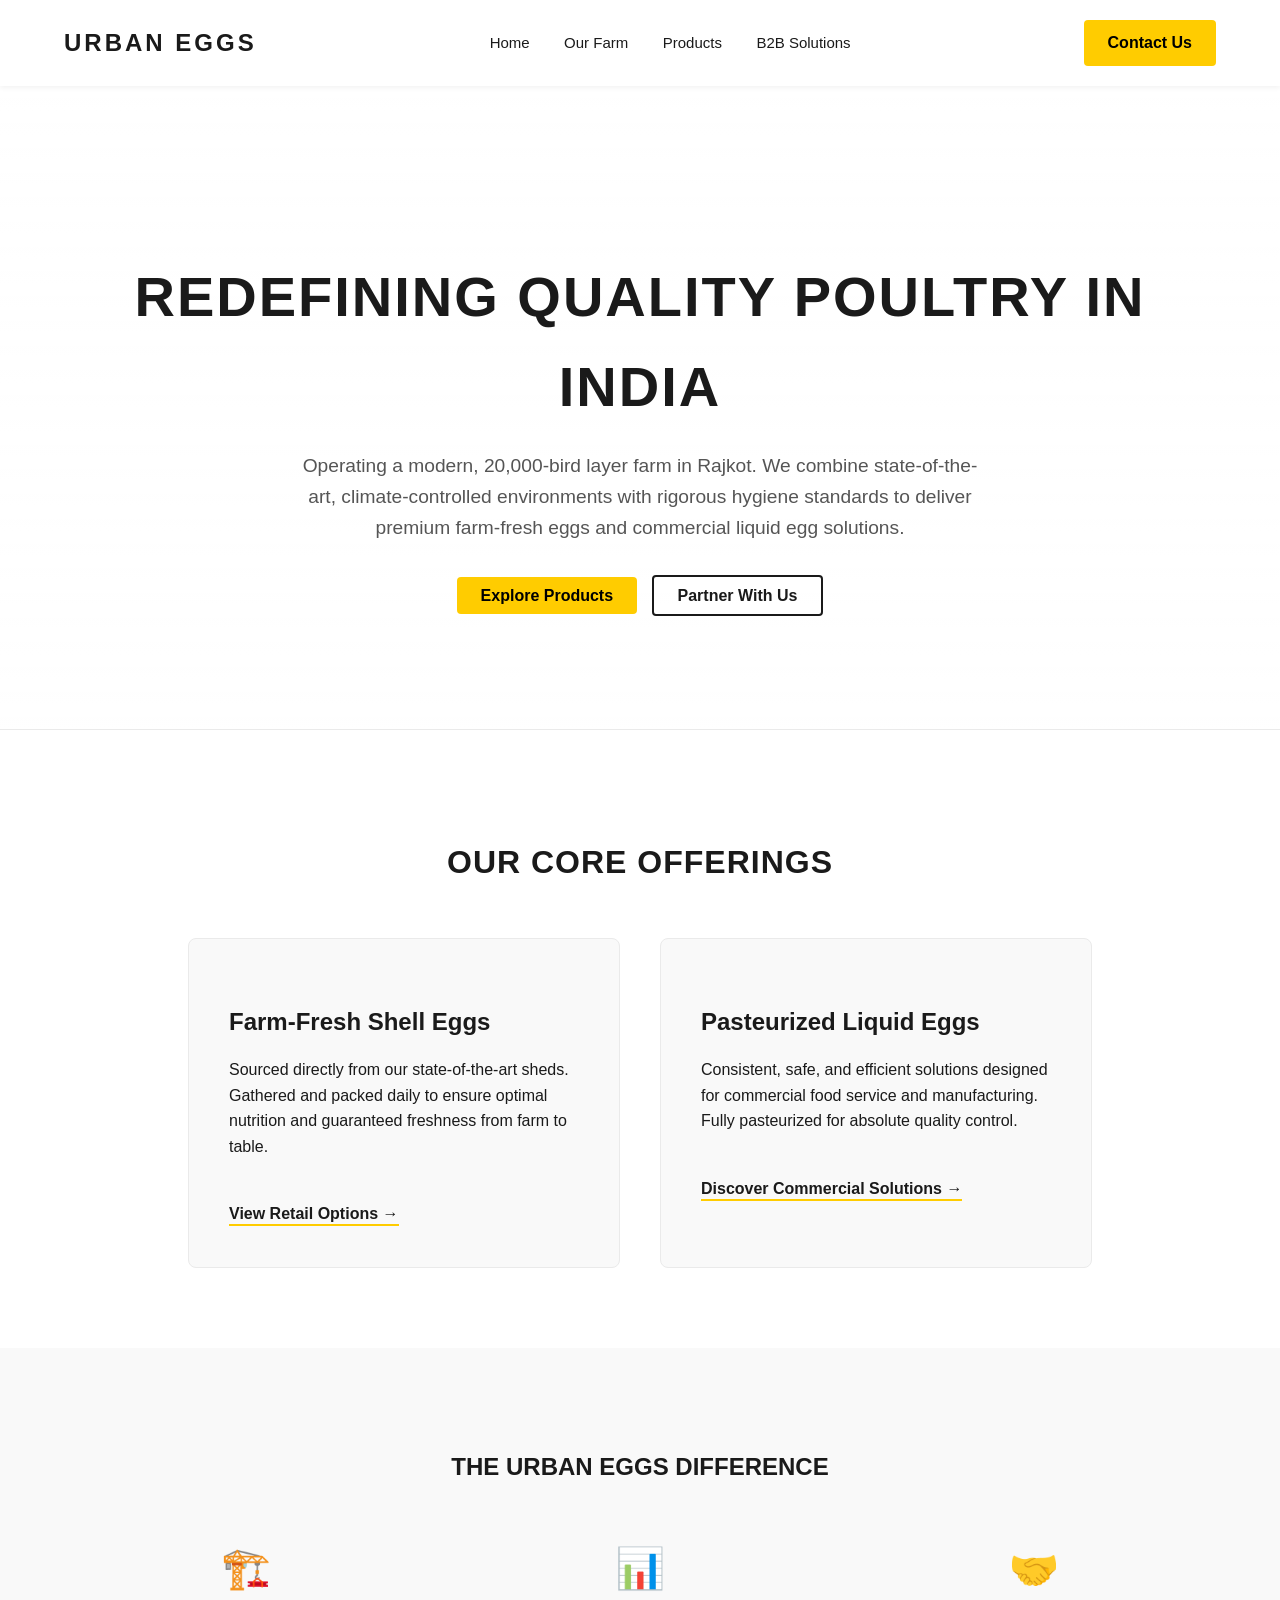
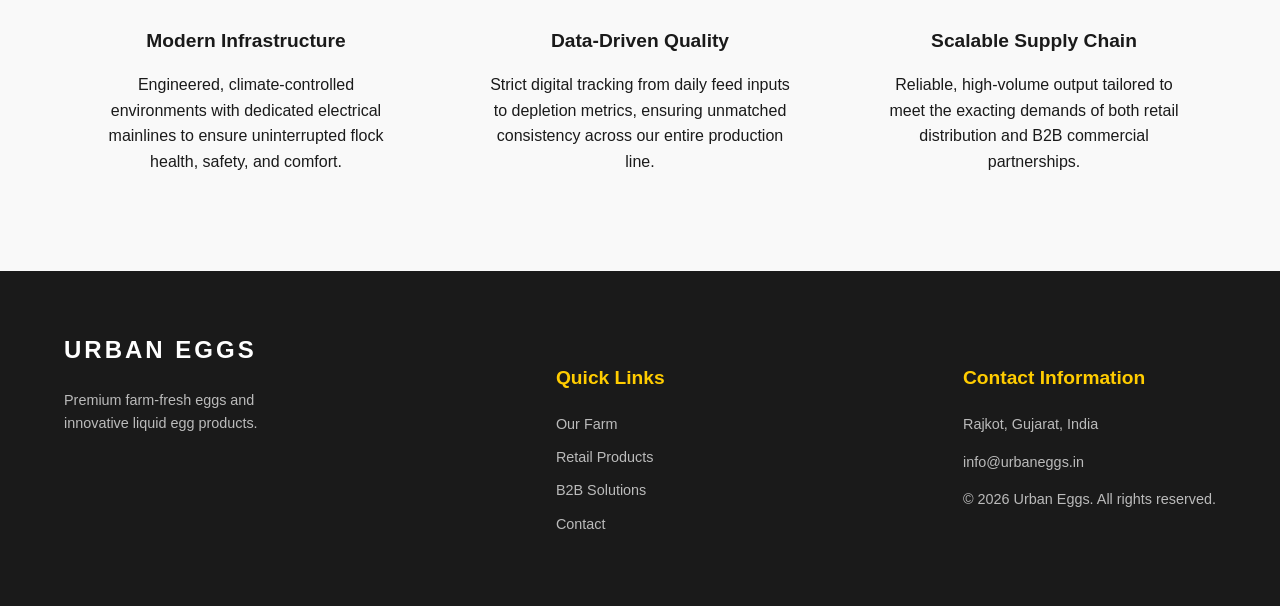
==== index.html @ eb89281b "Create index.html" ====
<!DOCTYPE html>
<html lang="en">
<head>
    <meta charset="UTF-8">
    <meta name="viewport" content="width=device-width, initial-scale=1.0">
    <title>Urban Eggs | Premium Layer Poultry Farm</title>
    <style>
        /* Global Styles */
        :root {
            --primary-yellow: #FFCC00;
            --text-dark: #1a1a1a;
            --text-light: #555555;
            --bg-gray: #f9f9f9;
        }
        body {
            font-family: 'Optima', 'Segoe UI', Tahoma, Geneva, Verdana, sans-serif;
            margin: 0;
            padding: 0;
            color: var(--text-dark);
            line-height: 1.6;
        }
        a {
            text-decoration: none;
            color: inherit;
        }

        /* Navigation */
        header {
            display: flex;
            justify-content: space-between;
            align-items: center;
            padding: 20px 5vw;
            background-color: #ffffff;
            box-shadow: 0 2px 5px rgba(0,0,0,0.05);
            position: sticky;
            top: 0;
            z-index: 100;
        }
        .logo {
            font-size: 24px;
            font-weight: bold;
            letter-spacing: 3px;
            text-transform: uppercase;
        }
        .nav-links a {
            margin: 0 15px;
            font-size: 15px;
            transition: color 0.3s;
        }
        .nav-links a:hover {
            color: var(--primary-yellow);
        }
        .btn-primary {
            background-color: var(--primary-yellow);
            padding: 10px 24px;
            border-radius: 4px;
            font-weight: bold;
            color: #000;
            transition: background 0.3s;
        }
        .btn-primary:hover {
            background-color: #e6b800;
        }
        .btn-secondary {
            background-color: transparent;
            border: 2px solid var(--text-dark);
            padding: 10px 24px;
            border-radius: 4px;
            font-weight: bold;
            margin-left: 10px;
        }

        /* Hero Section */
        .hero {
            /* Replace the URL below with an image of your sheds or eggs */
            background: linear-gradient(rgba(255, 255, 255, 0.8), rgba(255, 255, 255, 0.9)), url('hero-bg.jpg') center/cover;
            padding: 120px 5vw;
            text-align: center;
            border-bottom: 1px solid #eaeaea;
        }
        .hero h1 {
            font-size: 3.5rem;
            margin-bottom: 20px;
            letter-spacing: 2px;
            text-transform: uppercase;
        }
        .hero p {
            font-size: 1.2rem;
            color: var(--text-light);
            max-width: 700px;
            margin: 0 auto 40px auto;
        }

        /* Core Products Section */
        .products {
            padding: 80px 5vw;
            background-color: #ffffff;
            text-align: center;
        }
        .products h2 {
            font-size: 2rem;
            margin-bottom: 50px;
            letter-spacing: 1px;
        }
        .product-grid {
            display: flex;
            justify-content: center;
            gap: 40px;
            flex-wrap: wrap;
        }
        .product-card {
            background: var(--bg-gray);
            border: 1px solid #eaeaea;
            padding: 40px;
            border-radius: 8px;
            width: 350px;
            text-align: left;
        }
        .product-card h3 {
            font-size: 1.5rem;
            margin-bottom: 15px;
        }
        .product-card a {
            font-weight: bold;
            border-bottom: 2px solid var(--primary-yellow);
            padding-bottom: 2px;
        }

        /* The Difference Section */
        .difference {
            padding: 80px 5vw;
            background-color: var(--bg-gray);
            text-align: center;
        }
        .features-grid {
            display: flex;
            justify-content: space-around;
            margin-top: 50px;
            flex-wrap: wrap;
            gap: 30px;
        }
        .feature {
            max-width: 300px;
        }
        .feature-icon {
            font-size: 40px;
            margin-bottom: 20px;
        }
        .feature h4 {
            font-size: 1.2rem;
            margin-bottom: 10px;
        }
        
        /* Footer */
        footer {
            background-color: var(--text-dark);
            color: #ffffff;
            padding: 60px 5vw;
            display: flex;
            justify-content: space-between;
            flex-wrap: wrap;
            gap: 40px;
        }
        .footer-col h5 {
            font-size: 1.2rem;
            margin-bottom: 20px;
            color: var(--primary-yellow);
        }
        .footer-col p, .footer-col a {
            color: #bbbbbb;
            font-size: 0.9rem;
            margin-bottom: 10px;
            display: block;
        }
    </style>
</head>
<body>

    <!-- Header Navigation -->
    <header>
        <div class="logo">URBAN EGGS</div>
        <nav class="nav-links">
            <a href="#">Home</a>
            <a href="#">Our Farm</a>
            <a href="#">Products</a>
            <a href="#">B2B Solutions</a>
        </nav>
        <a href="#" class="btn-primary">Contact Us</a>
    </header>

    <!-- Hero Section -->
    <section class="hero">
        <h1>Redefining Quality Poultry in India</h1>
        <p>Operating a modern, 20,000-bird layer farm in Rajkot. We combine state-of-the-art, climate-controlled environments with rigorous hygiene standards to deliver premium farm-fresh eggs and commercial liquid egg solutions.</p>
        <div>
            <a href="#" class="btn-primary">Explore Products</a>
            <a href="#" class="btn-secondary">Partner With Us</a>
        </div>
    </section>

    <!-- Core Offerings Section -->
    <section class="products">
        <h2>OUR CORE OFFERINGS</h2>
        <div class="product-grid">
            <div class="product-card">
                <h3>Farm-Fresh Shell Eggs</h3>
                <p>Sourced directly from our state-of-the-art sheds. Gathered and packed daily to ensure optimal nutrition and guaranteed freshness from farm to table.</p>
                <br>
                <a href="#">View Retail Options &rarr;</a>
            </div>
            <div class="product-card">
                <h3>Pasteurized Liquid Eggs</h3>
                <p>Consistent, safe, and efficient solutions designed for commercial food service and manufacturing. Fully pasteurized for absolute quality control.</p>
                <br>
                <a href="#">Discover Commercial Solutions &rarr;</a>
            </div>
        </div>
    </section>

    <!-- The Difference Section -->
    <section class="difference">
        <h2>THE URBAN EGGS DIFFERENCE</h2>
        <div class="features-grid">
            <div class="feature">
                <div class="feature-icon">🏗️</div>
                <h4>Modern Infrastructure</h4>
                <p>Engineered, climate-controlled environments with dedicated electrical mainlines to ensure uninterrupted flock health, safety, and comfort.</p>
            </div>
            <div class="feature">
                <div class="feature-icon">📊</div>
                <h4>Data-Driven Quality</h4>
                <p>Strict digital tracking from daily feed inputs to depletion metrics, ensuring unmatched consistency across our entire production line.</p>
            </div>
            <div class="feature">
                <div class="feature-icon">🤝</div>
                <h4>Scalable Supply Chain</h4>
                <p>Reliable, high-volume output tailored to meet the exacting demands of both retail distribution and B2B commercial partnerships.</p>
            </div>
        </div>
    </section>

    <!-- Footer -->
    <footer>
        <div class="footer-col">
            <div class="logo" style="color: #fff; margin-bottom: 20px;">URBAN EGGS</div>
            <p>Premium farm-fresh eggs and<br>innovative liquid egg products.</p>
        </div>
        <div class="footer-col">
            <h5>Quick Links</h5>
            <a href="#">Our Farm</a>
            <a href="#">Retail Products</a>
            <a href="#">B2B Solutions</a>
            <a href="#">Contact</a>
        </div>
        <div class="footer-col">
            <h5>Contact Information</h5>
            <p>Rajkot, Gujarat, India</p>
            <p>info@urbaneggs.in</p>
            <p>&copy; 2026 Urban Eggs. All rights reserved.</p>
        </div>
    </footer>

</body>
</html>
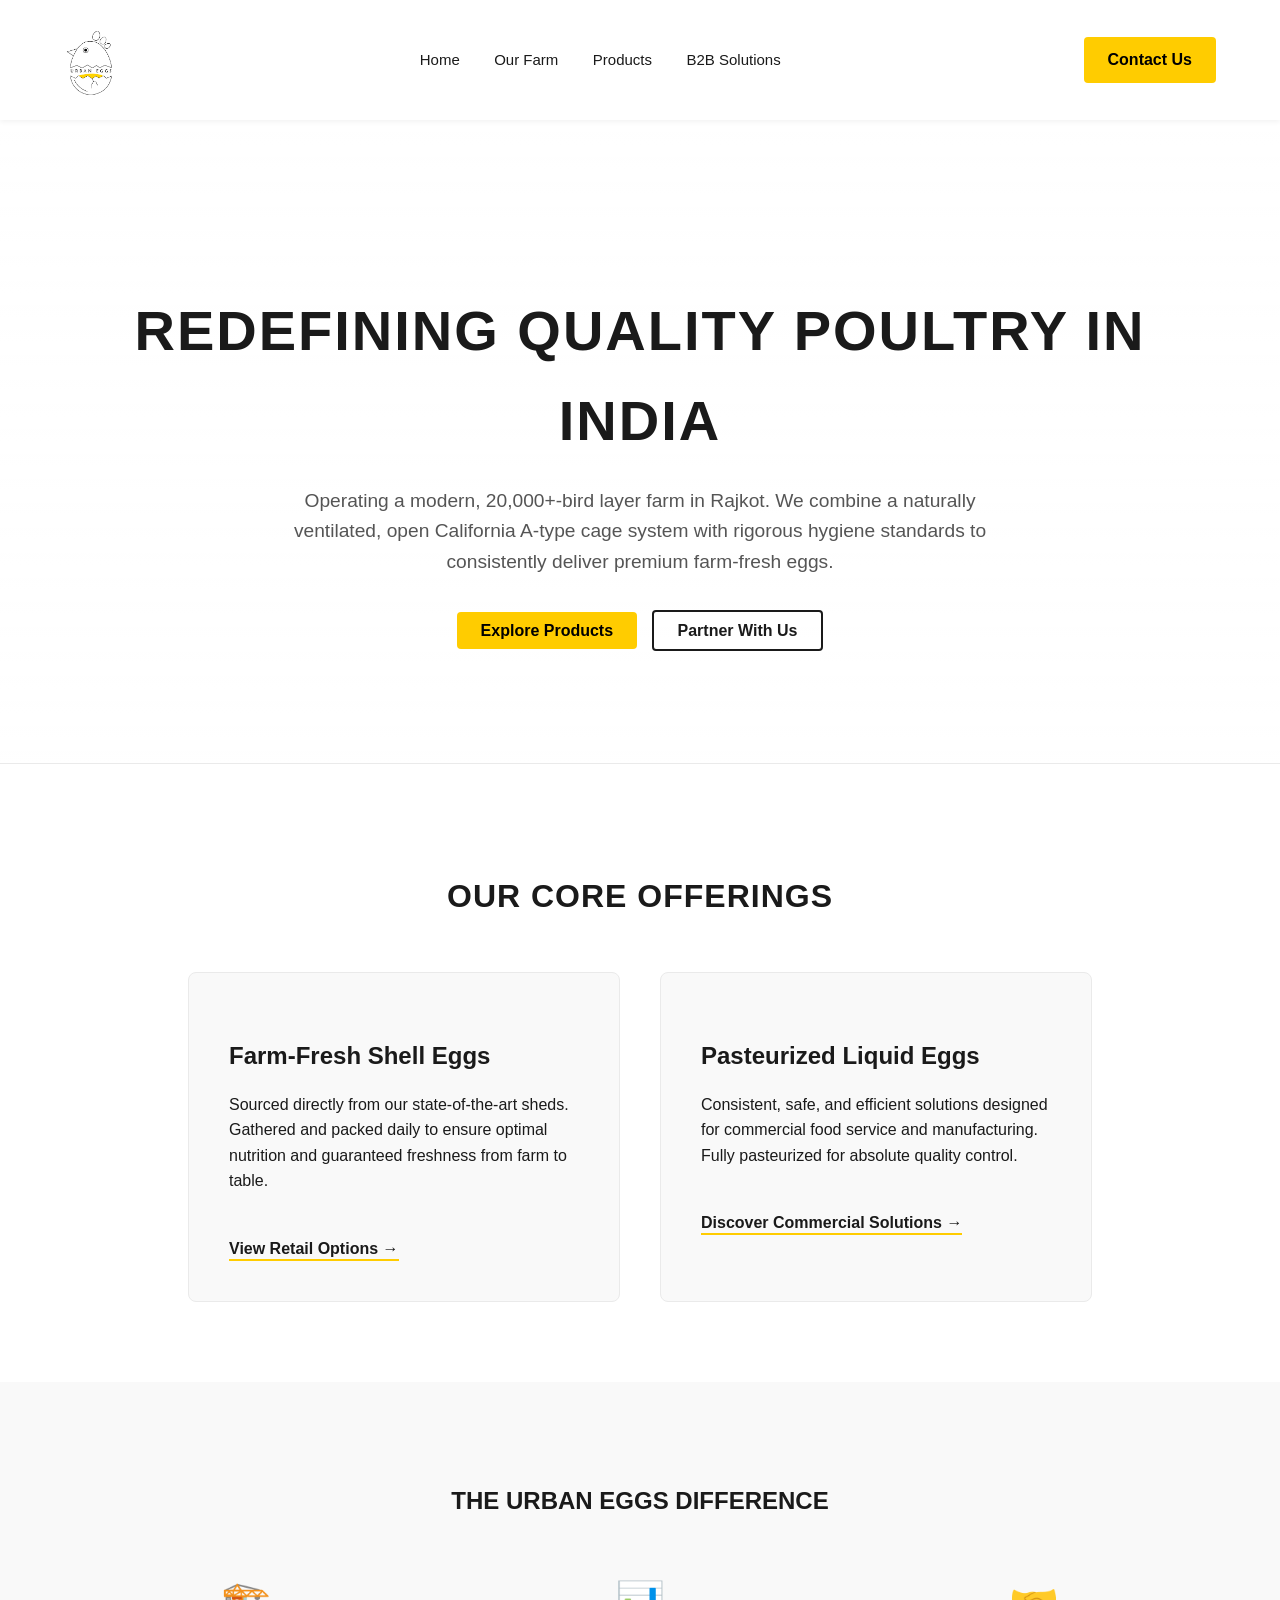
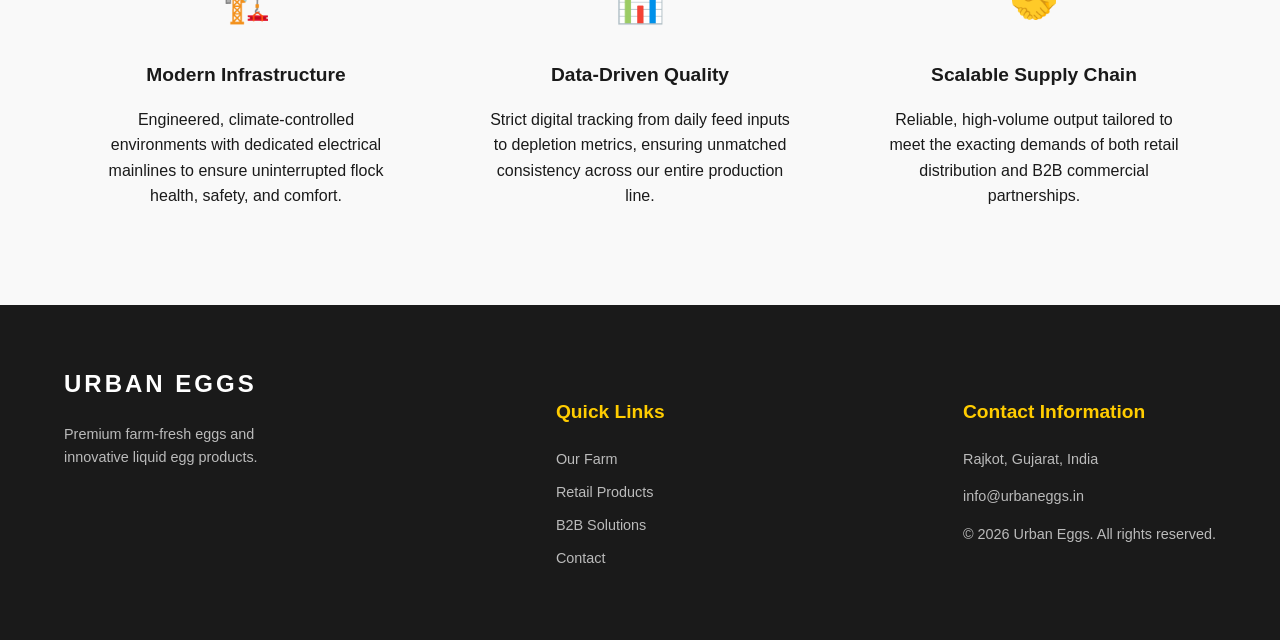
==== commit ecfccbf0: "Update index.html" ====
--- a/index.html
+++ b/index.html
@@ -178,7 +178,7 @@
 
     <!-- Header Navigation -->
     <header>
-        <div class="logo">URBAN EGGS</div>
+        <img src="Final Logo.jpeg" alt="Urban Eggs" style="height: 80px;">
         <nav class="nav-links">
             <a href="#">Home</a>
             <a href="#">Our Farm</a>
@@ -191,7 +191,7 @@
     <!-- Hero Section -->
     <section class="hero">
         <h1>Redefining Quality Poultry in India</h1>
-        <p>Operating a modern, 20,000-bird layer farm in Rajkot. We combine state-of-the-art, climate-controlled environments with rigorous hygiene standards to deliver premium farm-fresh eggs and commercial liquid egg solutions.</p>
+        <p>Operating a modern, 20,000+-bird layer farm in Rajkot. We combine a naturally ventilated, open California A-type cage system with rigorous hygiene standards to consistently deliver premium farm-fresh eggs.</p>
         <div>
             <a href="#" class="btn-primary">Explore Products</a>
             <a href="#" class="btn-secondary">Partner With Us</a>
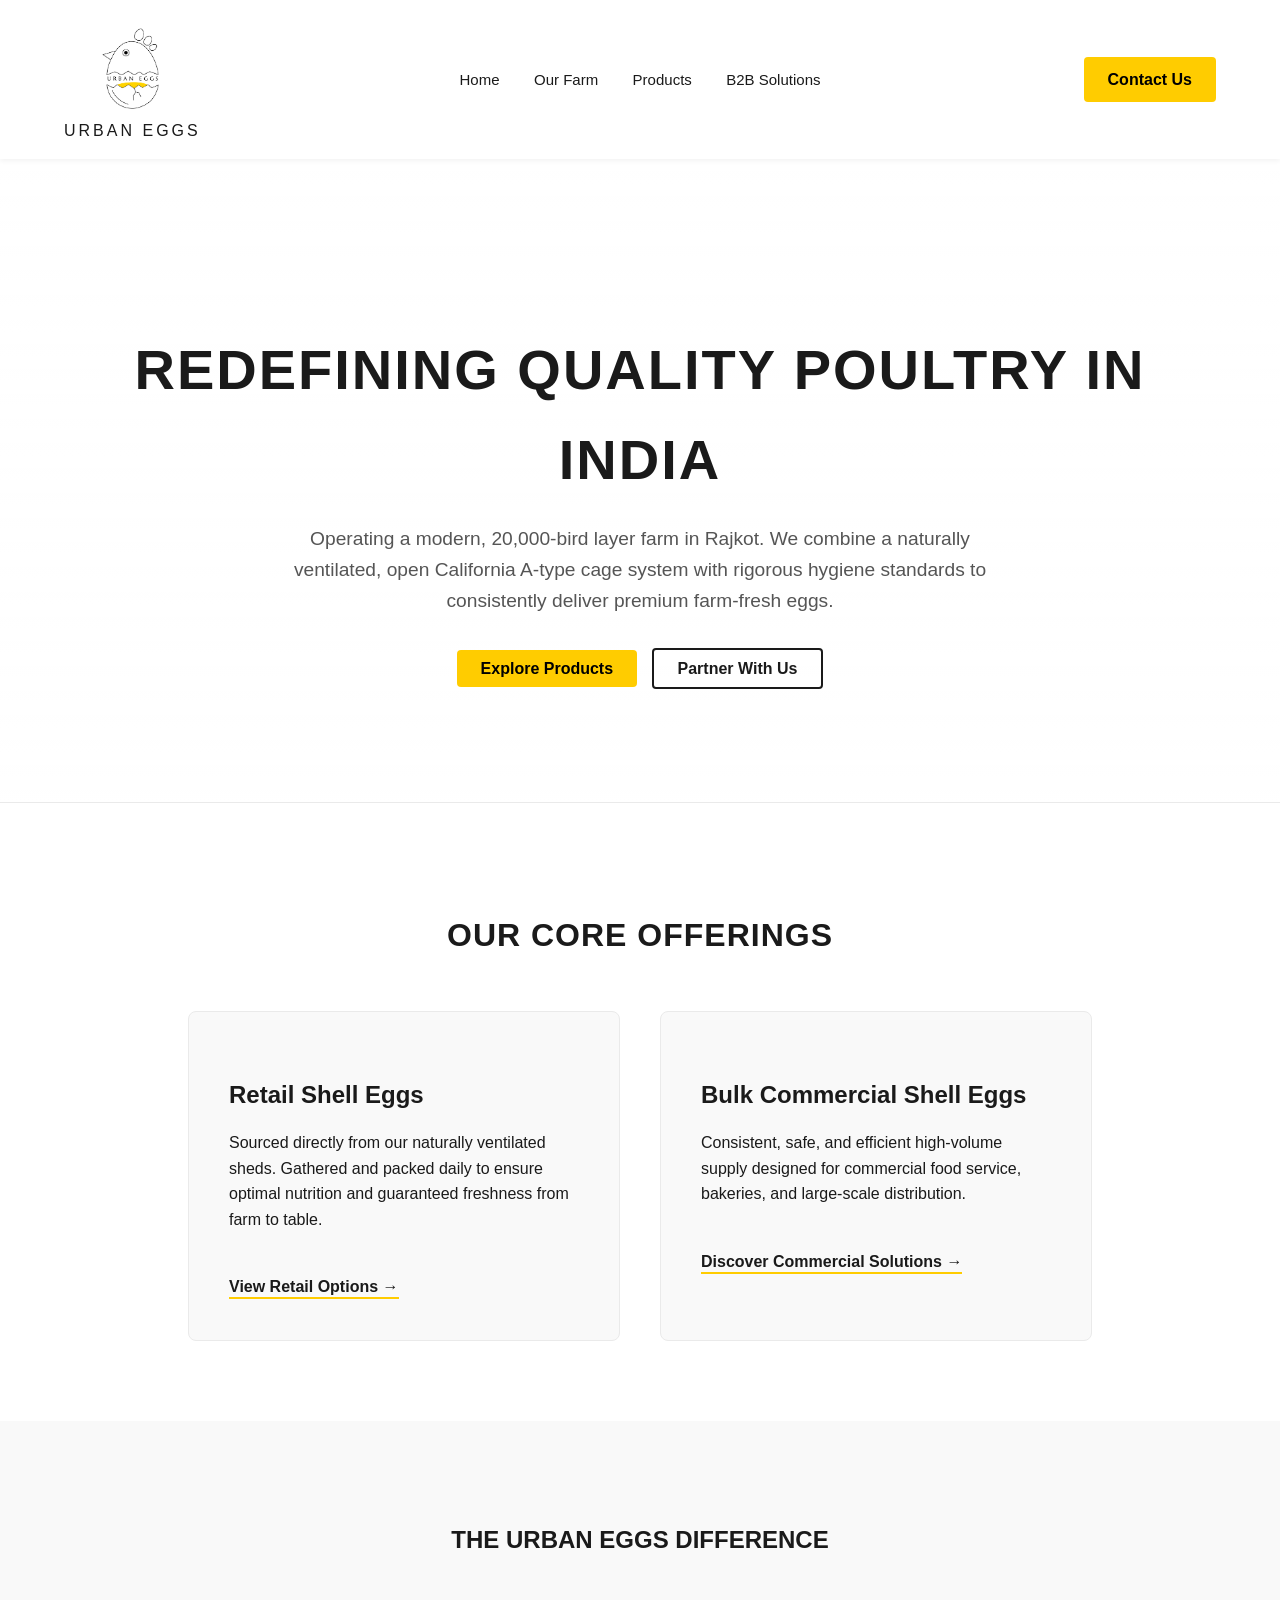
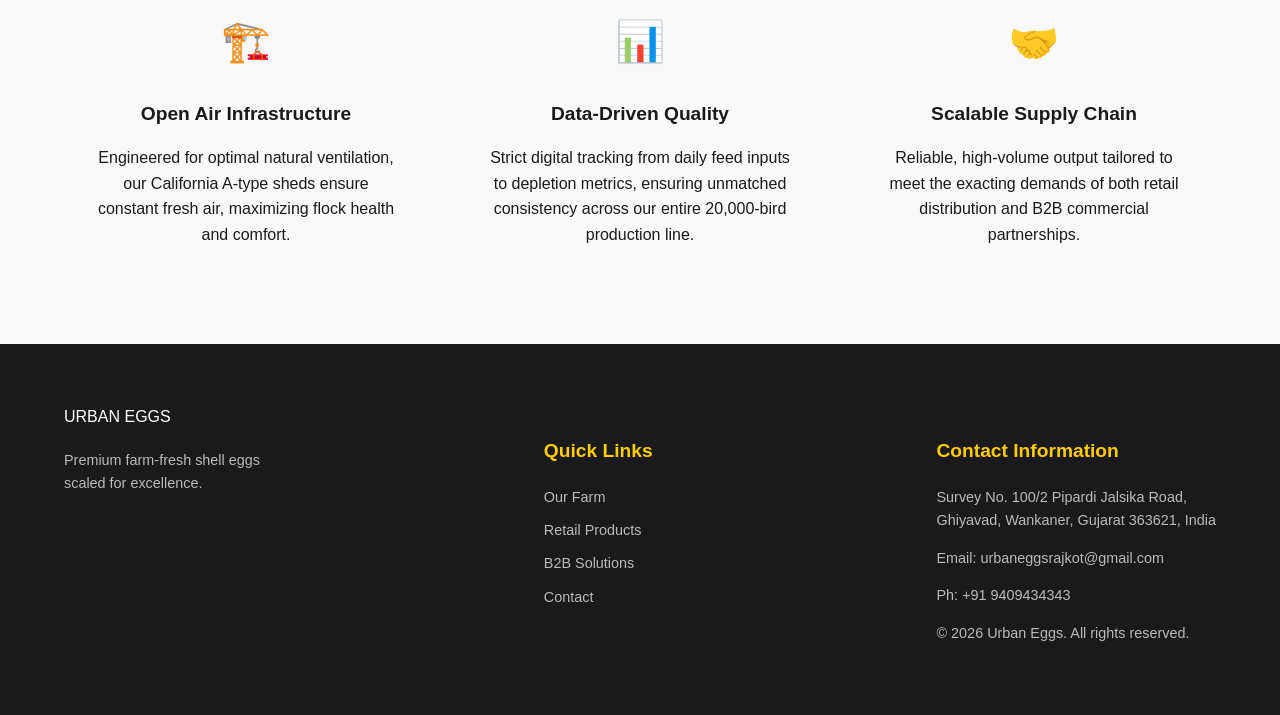
==== commit 8e647a54: "Update index.html" ====
--- a/index.html
+++ b/index.html
@@ -29,18 +29,34 @@
             display: flex;
             justify-content: space-between;
             align-items: center;
-            padding: 20px 5vw;
+            padding: 15px 5vw;
             background-color: #ffffff;
             box-shadow: 0 2px 5px rgba(0,0,0,0.05);
             position: sticky;
             top: 0;
             z-index: 100;
-        }
-        .logo {
-            font-size: 24px;
-            font-weight: bold;
+            min-height: 90px;
+        }
+        .header-left {
+            display: flex;
+            flex-direction: column;
+            align-items: center;
+            text-align: center;
+        }
+        .header-left img {
+            height: 100px; /* Adjust to scale the logo */
+            margin-bottom: 3px;
+        }
+        .header-left .brand-name {
+            font-size: 16px;
             letter-spacing: 3px;
             text-transform: uppercase;
+            color: var(--text-dark);
+        }
+        .header-center {
+            position: absolute;
+            left: 50%;
+            transform: translateX(-50%);
         }
         .nav-links a {
             margin: 0 15px;
@@ -72,8 +88,8 @@
 
         /* Hero Section */
         .hero {
-            /* Replace the URL below with an image of your sheds or eggs */
-            background: linear-gradient(rgba(255, 255, 255, 0.8), rgba(255, 255, 255, 0.9)), url('hero-bg.jpg') center/cover;
+            /* Replace the URL below with your panoramic shed image */
+            background: linear-gradient(rgba(255, 255, 255, 0.8), rgba(255, 255, 255, 0.9)), url('Shed 1.png') center/cover;
             padding: 120px 5vw;
             text-align: center;
             border-bottom: 1px solid #eaeaea;
@@ -166,32 +182,55 @@
             margin-bottom: 20px;
             color: var(--primary-yellow);
         }
-        .footer-col p, .footer-col a {
+        .footer-col p {
+            color: #bbbbbb;
+            font-size: 0.9rem;
+            margin-bottom: 10px;
+        }
+        .footer-col > a {
             color: #bbbbbb;
             font-size: 0.9rem;
             margin-bottom: 10px;
             display: block;
         }
+        /* This new rule forces links inside paragraphs (like your email/phone) to stay on the same line */
+        .footer-col p a {
+            display: inline;
+            color: #bbbbbb;
+        }
+        .footer-col p a:hover {
+            color: var(--primary-yellow);
+        }
     </style>
 </head>
 <body>
 
     <!-- Header Navigation -->
     <header>
-        <img src="Final Logo.jpeg" alt="Urban Eggs" style="height: 80px;">
-        <nav class="nav-links">
-            <a href="#">Home</a>
-            <a href="#">Our Farm</a>
-            <a href="#">Products</a>
-            <a href="#">B2B Solutions</a>
-        </nav>
-        <a href="#" class="btn-primary">Contact Us</a>
+        <!-- The Left: Logo with Text Underneath -->
+        <div class="header-left">
+            <img src="Final Logo.jpeg" alt="Urban Eggs Logo">
+            <div class="brand-name">URBAN EGGS</div>
+        </div>
+
+        <!-- The Center: Navigation Links -->
+        <div class="header-center">
+            <nav class="nav-links">
+                <a href="#">Home</a>
+                <a href="#">Our Farm</a>
+                <a href="#">Products</a>
+                <a href="#">B2B Solutions</a>
+            </nav>
+        </div>
+
+        <!-- The Right: Contact Button -->
+        <a href="contact.html" class="btn-primary">Contact Us</a>
     </header>
 
     <!-- Hero Section -->
     <section class="hero">
         <h1>Redefining Quality Poultry in India</h1>
-        <p>Operating a modern, 20,000+-bird layer farm in Rajkot. We combine a naturally ventilated, open California A-type cage system with rigorous hygiene standards to consistently deliver premium farm-fresh eggs.</p>
+        <p>Operating a modern, 20,000-bird layer farm in Rajkot. We combine a naturally ventilated, open California A-type cage system with rigorous hygiene standards to consistently deliver premium farm-fresh eggs.</p>
         <div>
             <a href="#" class="btn-primary">Explore Products</a>
             <a href="#" class="btn-secondary">Partner With Us</a>
@@ -203,14 +242,14 @@
         <h2>OUR CORE OFFERINGS</h2>
         <div class="product-grid">
             <div class="product-card">
-                <h3>Farm-Fresh Shell Eggs</h3>
-                <p>Sourced directly from our state-of-the-art sheds. Gathered and packed daily to ensure optimal nutrition and guaranteed freshness from farm to table.</p>
+                <h3>Retail Shell Eggs</h3>
+                <p>Sourced directly from our naturally ventilated sheds. Gathered and packed daily to ensure optimal nutrition and guaranteed freshness from farm to table.</p>
                 <br>
                 <a href="#">View Retail Options &rarr;</a>
             </div>
             <div class="product-card">
-                <h3>Pasteurized Liquid Eggs</h3>
-                <p>Consistent, safe, and efficient solutions designed for commercial food service and manufacturing. Fully pasteurized for absolute quality control.</p>
+                <h3>Bulk Commercial Shell Eggs</h3>
+                <p>Consistent, safe, and efficient high-volume supply designed for commercial food service, bakeries, and large-scale distribution.</p>
                 <br>
                 <a href="#">Discover Commercial Solutions &rarr;</a>
             </div>
@@ -223,13 +262,13 @@
         <div class="features-grid">
             <div class="feature">
                 <div class="feature-icon">🏗️</div>
-                <h4>Modern Infrastructure</h4>
-                <p>Engineered, climate-controlled environments with dedicated electrical mainlines to ensure uninterrupted flock health, safety, and comfort.</p>
+                <h4>Open Air Infrastructure</h4>
+                <p>Engineered for optimal natural ventilation, our California A-type sheds ensure constant fresh air, maximizing flock health and comfort.</p>
             </div>
             <div class="feature">
                 <div class="feature-icon">📊</div>
                 <h4>Data-Driven Quality</h4>
-                <p>Strict digital tracking from daily feed inputs to depletion metrics, ensuring unmatched consistency across our entire production line.</p>
+                <p>Strict digital tracking from daily feed inputs to depletion metrics, ensuring unmatched consistency across our entire 20,000-bird production line.</p>
             </div>
             <div class="feature">
                 <div class="feature-icon">🤝</div>
@@ -243,19 +282,26 @@
     <footer>
         <div class="footer-col">
             <div class="logo" style="color: #fff; margin-bottom: 20px;">URBAN EGGS</div>
-            <p>Premium farm-fresh eggs and<br>innovative liquid egg products.</p>
+            <p>Premium farm-fresh shell eggs<br>scaled for excellence.</p>
         </div>
         <div class="footer-col">
             <h5>Quick Links</h5>
             <a href="#">Our Farm</a>
             <a href="#">Retail Products</a>
             <a href="#">B2B Solutions</a>
-            <a href="#">Contact</a>
+            <a href="contact.html">Contact</a>
         </div>
         <div class="footer-col">
             <h5>Contact Information</h5>
-            <p>Rajkot, Gujarat, India</p>
-            <p>info@urbaneggs.in</p>
+           <p>
+                <a href="https://maps.app.goo.gl/Pf2Z3iV4UfkmTTQk8" target="_blank">
+                    Survey No. 100/2 Pipardi Jalsika Road,<br>
+                    Ghiyavad, Wankaner, Gujarat 363621, India
+                </a>
+            </p>
+            <p>Email: <a href="mailto:urbaneggsrajkot@gmail.com"> 
+			urbaneggsrajkot@gmail.com </p>
+            <p>Ph: <a href="tel:+919409434343">+91 9409434343</a></p>
             <p>&copy; 2026 Urban Eggs. All rights reserved.</p>
         </div>
     </footer>
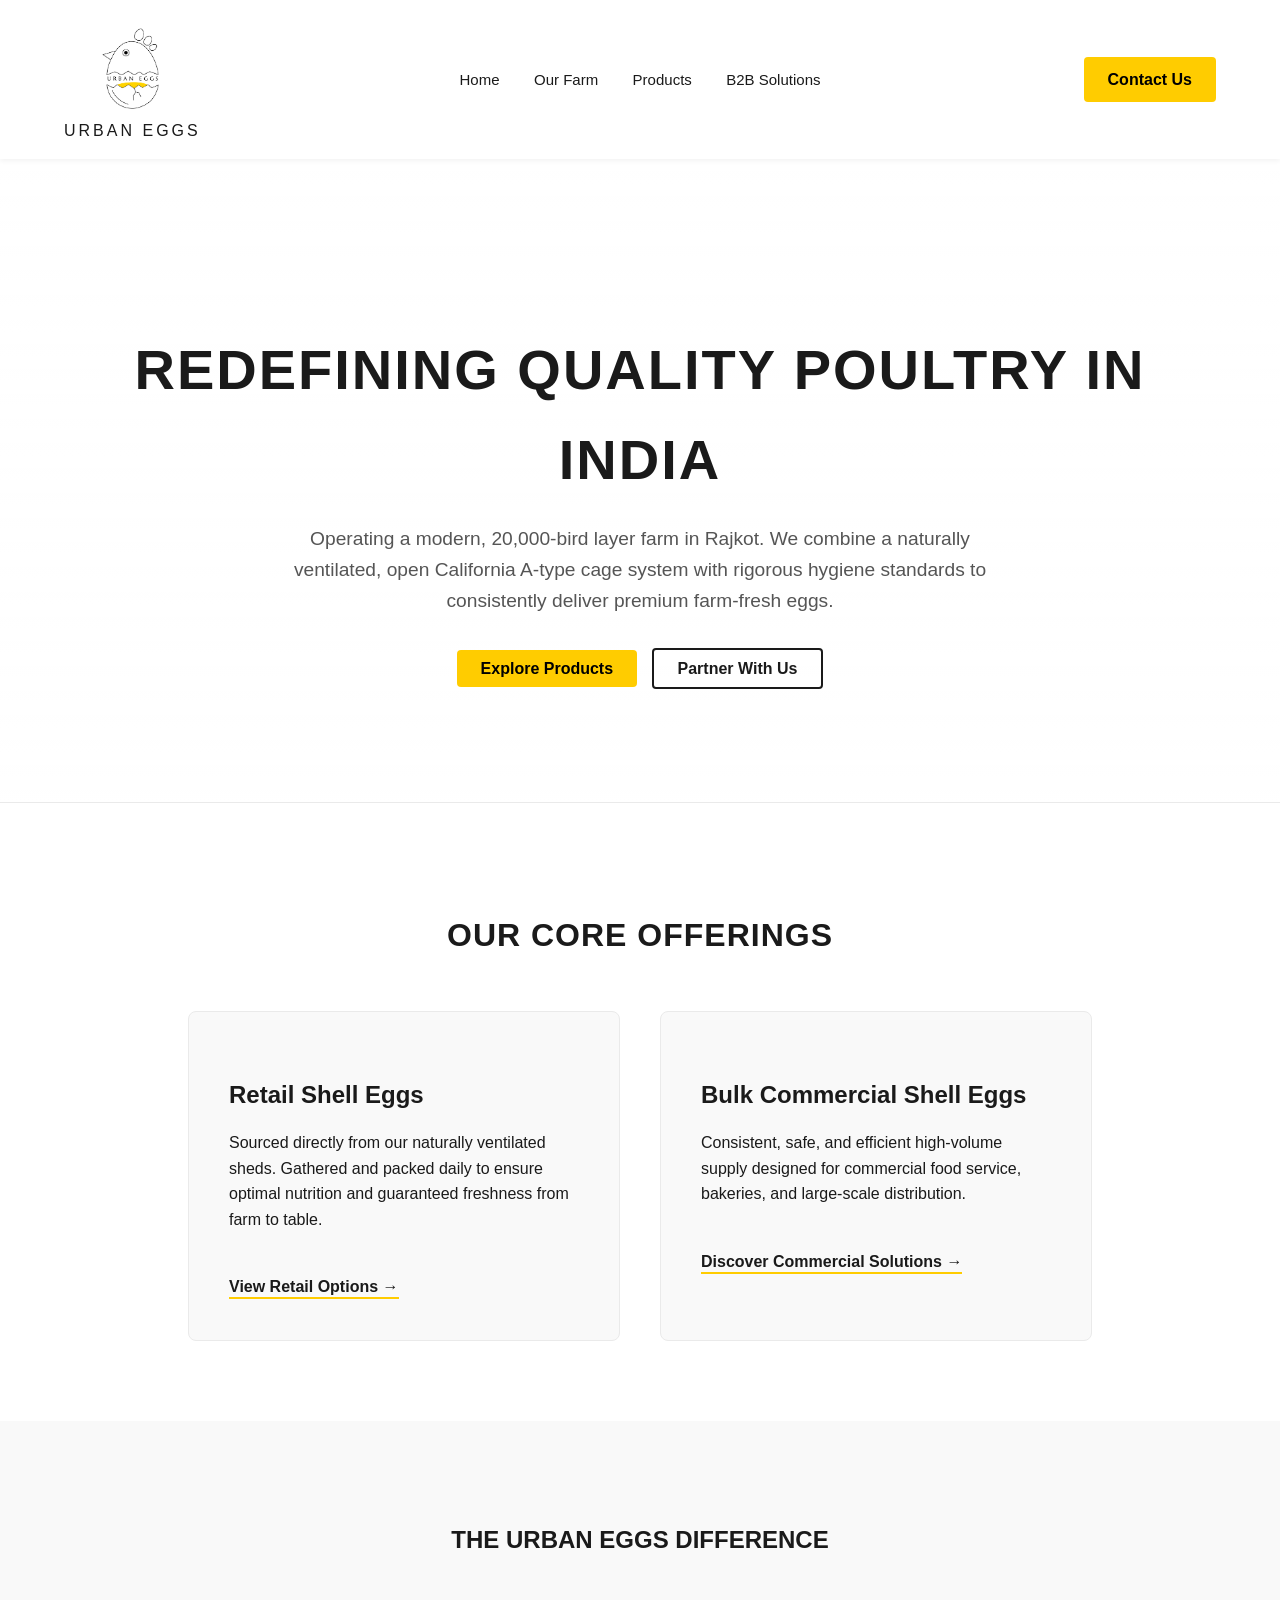
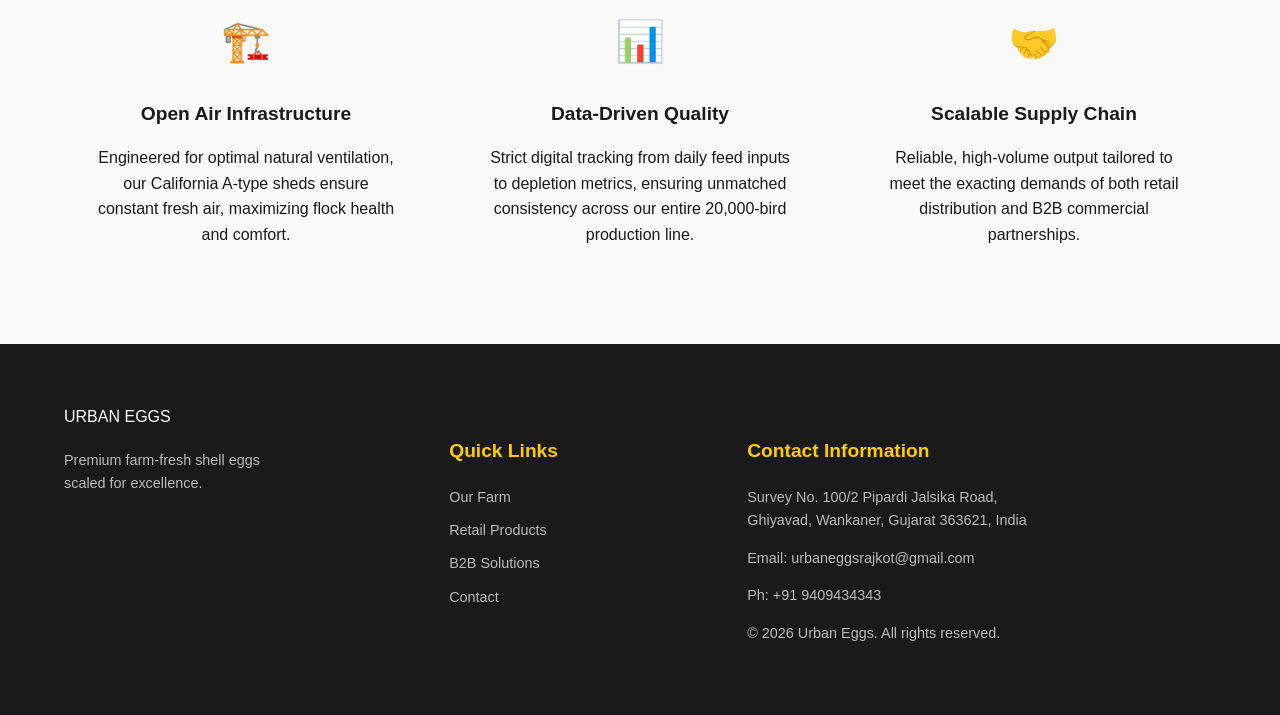
==== commit 876a1bdd: "Update index.html" ====
--- a/index.html
+++ b/index.html
@@ -299,9 +299,8 @@
                     Ghiyavad, Wankaner, Gujarat 363621, India
                 </a>
             </p>
-            <p>Email: <a href="mailto:urbaneggsrajkot@gmail.com"> 
-			urbaneggsrajkot@gmail.com </p>
-            <p>Ph: <a href="tel:+919409434343">+91 9409434343</a></p>
+            <p>Email: <a href="mailto:urbaneggsrajkot@gmail.com"> urbaneggsrajkot@gmail.com </p>
+            <p>Ph: <a href="tel:+919409434343">+91 9409434343 </p>
             <p>&copy; 2026 Urban Eggs. All rights reserved.</p>
         </div>
     </footer>
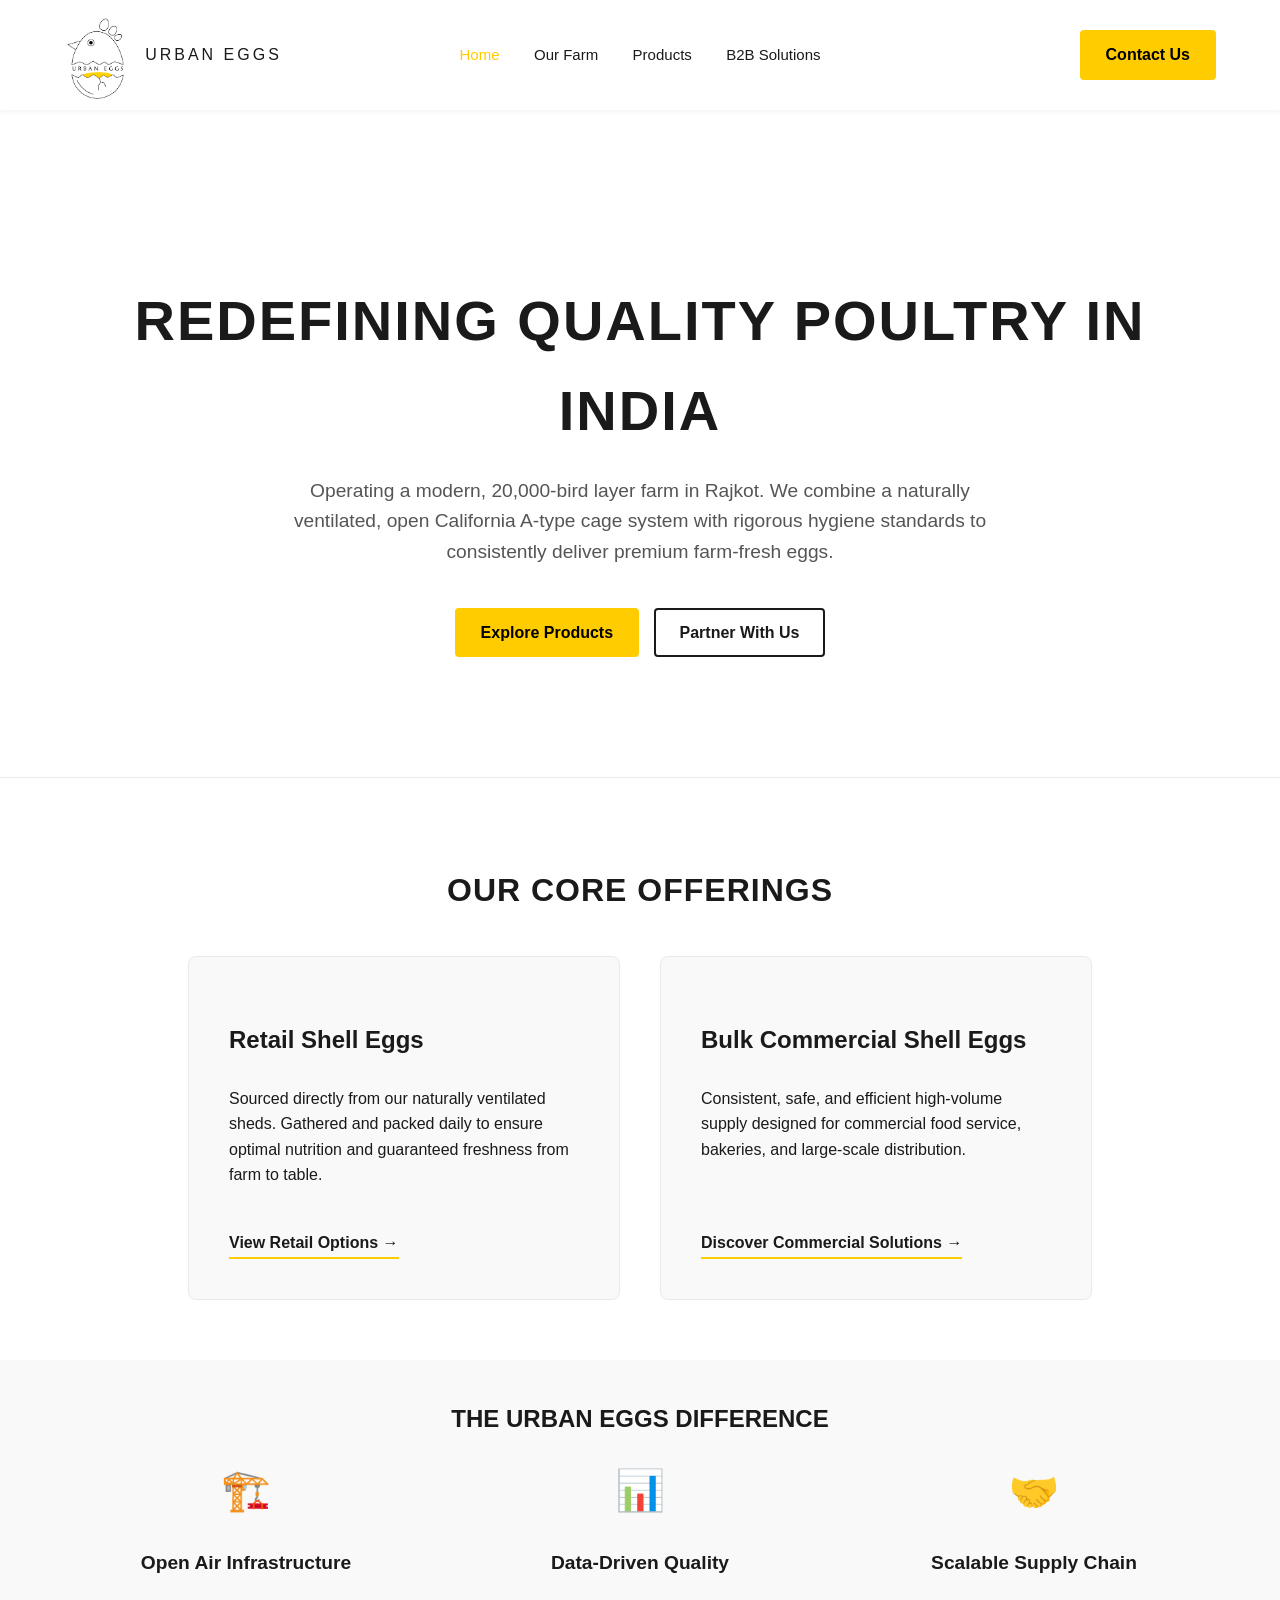
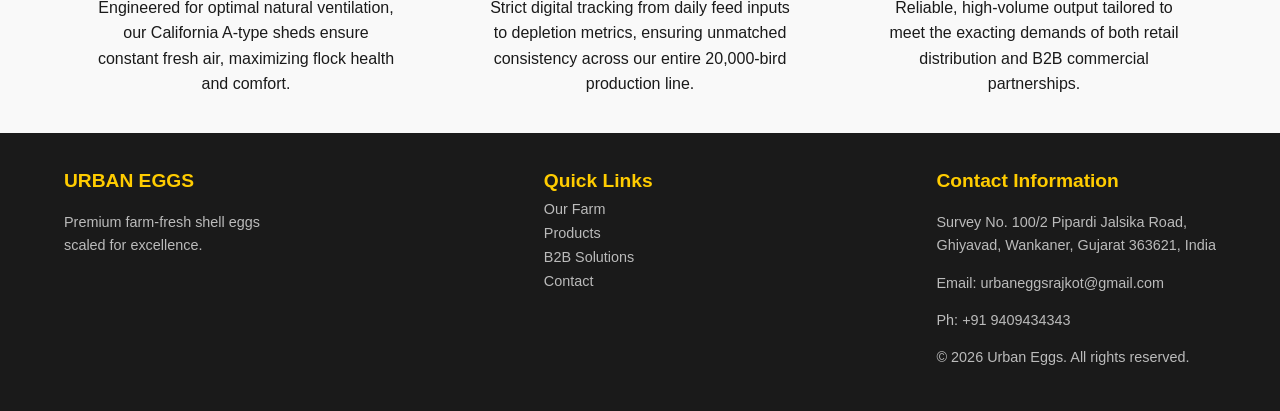
==== commit 79d05b17: "Update index.html" ====
--- a/index.html
+++ b/index.html
@@ -4,6 +4,8 @@
     <meta charset="UTF-8">
     <meta name="viewport" content="width=device-width, initial-scale=1.0">
     <title>Urban Eggs | Premium Layer Poultry Farm</title>
+	<!-- This line adds your logo to the browser tab -->
+    <link rel="icon" type="image/jpeg" href="logo borderless.png">
     <style>
         /* Global Styles */
         :root {
@@ -29,7 +31,7 @@
             display: flex;
             justify-content: space-between;
             align-items: center;
-            padding: 15px 5vw;
+            padding: 5px 5vw;
             background-color: #ffffff;
             box-shadow: 0 2px 5px rgba(0,0,0,0.05);
             position: sticky;
@@ -37,21 +39,30 @@
             z-index: 100;
             min-height: 90px;
         }
-        .header-left {
-            display: flex;
-            flex-direction: column;
-            align-items: center;
-            text-align: center;
+.header-left {
+            display: flex;
+            flex-direction: row; 
+            align-items: center; /* This perfectly centers them vertically */
+            text-align: left;
+            gap: 15px; 
         }
         .header-left img {
-            height: 100px; /* Adjust to scale the logo */
-            margin-bottom: 3px;
+            height: 100px; 
+            /* ADD THESE 3 LINES: */
+            margin: 0; 
+            padding: 0;
+            display: block; /* Removes default browser spacing under images */
         }
         .header-left .brand-name {
             font-size: 16px;
+            font-weight: ; /* Added bold back in case you missed it */
             letter-spacing: 3px;
             text-transform: uppercase;
             color: var(--text-dark);
+            /* ADD THESE 3 LINES: */
+            margin: 0; 
+            padding: 0;
+            line-height: 1; /* Strips away invisible text line-height spacing */
         }
         .header-center {
             position: absolute;
@@ -68,14 +79,18 @@
         }
         .btn-primary {
             background-color: var(--primary-yellow);
+            border: 2px solid var(--primary-yellow); /* ADDED: Matches the secondary border thickness */
             padding: 10px 24px;
             border-radius: 4px;
             font-weight: bold;
+            font-size: 16px; /* ADDED: Locks the exact text size */
             color: #000;
-            transition: background 0.3s;
+            transition: background 0.3s, border-color 0.3s;
+            display: inline-block; /* ADDED: Forces the link to behave like a block button */
         }
         .btn-primary:hover {
             background-color: #e6b800;
+            border-color: #e6b800; /* ADDED: Keeps the border matching on hover */
         }
         .btn-secondary {
             background-color: transparent;
@@ -83,7 +98,10 @@
             padding: 10px 24px;
             border-radius: 4px;
             font-weight: bold;
+            font-size: 16px; /* ADDED: Matches the primary text size */
             margin-left: 10px;
+            display: inline-block; /* ADDED: Forces the link to behave like a block button */
+            color: var(--text-dark);
         }
 
         /* Hero Section */
@@ -109,13 +127,13 @@
 
         /* Core Products Section */
         .products {
-            padding: 80px 5vw;
+            padding: 60px 10vw;
             background-color: #ffffff;
             text-align: center;
         }
         .products h2 {
             font-size: 2rem;
-            margin-bottom: 50px;
+            margin-bottom: 40px;
             letter-spacing: 1px;
         }
         .product-grid {
@@ -131,27 +149,35 @@
             border-radius: 8px;
             width: 350px;
             text-align: left;
+            
+            /* ADD THESE 3 LINES: */
+            display: flex;
+            flex-direction: column;
+            align-items: flex-start;
         }
         .product-card h3 {
             font-size: 1.5rem;
-            margin-bottom: 15px;
+            margin-bottom: 10px;
         }
         .product-card a {
             font-weight: bold;
             border-bottom: 2px solid var(--primary-yellow);
             padding-bottom: 2px;
+            
+            /* ADD THIS LINE: */
+            margin-top: auto; /* This magically pushes the link to the exact bottom edge */
         }
 
         /* The Difference Section */
         .difference {
-            padding: 80px 5vw;
+            padding: 20px 5vw;
             background-color: var(--bg-gray);
             text-align: center;
         }
         .features-grid {
             display: flex;
             justify-content: space-around;
-            margin-top: 50px;
+            margin-top: 1px;
             flex-wrap: wrap;
             gap: 30px;
         }
@@ -168,10 +194,10 @@
         }
         
         /* Footer */
-        footer {
+		footer {
             background-color: var(--text-dark);
             color: #ffffff;
-            padding: 60px 5vw;
+            padding: 1px 5vw 40px 5vw; /* Reduced top padding to 30px */
             display: flex;
             justify-content: space-between;
             flex-wrap: wrap;
@@ -179,19 +205,30 @@
         }
         .footer-col h5 {
             font-size: 1.2rem;
-            margin-bottom: 20px;
+            margin-bottom: 1px;
             color: var(--primary-yellow);
         }
         .footer-col p {
             color: #bbbbbb;
             font-size: 0.9rem;
-            margin-bottom: 10px;
+            margin-bottom: 1px;
         }
         .footer-col > a {
             color: #bbbbbb;
             font-size: 0.9rem;
-            margin-bottom: 10px;
+            margin-bottom: 1px;
             display: block;
+        }
+		.footer-col > a {
+            color: #bbbbbb;
+            font-size: 0.9rem;
+            margin-bottom: 1px;
+            display: block;
+            transition: color 0.3s; /* Adds a smooth fade effect */
+        }
+        /* This makes the Quick Links turn yellow on hover */
+        .footer-col > a:hover {
+            color: var(--primary-yellow);
         }
         /* This new rule forces links inside paragraphs (like your email/phone) to stay on the same line */
         .footer-col p a {
@@ -201,7 +238,69 @@
         .footer-col p a:hover {
             color: var(--primary-yellow);
         }
-    </style>
+/* --- MOBILE RESPONSIVENESS --- */
+        @media (max-width: 850px) {
+            /* 1. Stack the Navigation */
+            header {
+                flex-direction: column;
+                padding: 20px 5vw;
+                gap: 15px;
+            }
+            .header-center {
+                position: static;
+                transform: none;
+            }
+            .nav-links {
+                display: flex;
+                flex-wrap: wrap;
+                justify-content: center;
+                gap: 10px;
+            }
+            .nav-links a { margin: 0 8px; }
+
+            /* 2. Shrink Giant Hero Text & Spacing */
+            .hero h1, .farm-hero h1, .page-hero h1, .b2b-hero h1 {
+                font-size: 2.2rem;
+            }
+            .hero, .farm-hero, .page-hero, .b2b-hero, .cta-banner {
+                padding: 50px 5vw;
+            }
+
+            /* 3. Make All Cards Flexible (Products, B2B, Features) */
+            .product-card, .catalog-card, .partner-card, .feature {
+                width: 100%;
+                max-width: 400px; /* Keeps them from getting too wide on tablets */
+                box-sizing: border-box; /* Ensures padding doesn't break the width */
+                margin: 0 auto;
+            }
+
+            /* 4. Stack Side-by-Side Sections (Our Farm Page) */
+            .content-section, .content-section.reverse {
+                flex-direction: column;
+                padding: 50px 5vw;
+                gap: 30px;
+                text-align: center;
+            }
+
+            /* 5. Center and Stack Hero Buttons (Home Page) */
+            .hero .btn-primary, .hero .btn-secondary {
+                display: block;
+                margin: 10px auto;
+                width: 80%;
+                max-width: 250px;
+            }
+            .hero .btn-secondary {
+                margin-left: auto; /* Fixes the left margin from desktop */
+            }
+            
+            /* 6. Footer adjustments */
+            footer {
+                flex-direction: column;
+                text-align: center;
+            }
+        }
+		
+	</style>
 </head>
 <body>
 
@@ -216,15 +315,15 @@
         <!-- The Center: Navigation Links -->
         <div class="header-center">
             <nav class="nav-links">
-                <a href="#">Home</a>
-                <a href="#">Our Farm</a>
-                <a href="#">Products</a>
-                <a href="#">B2B Solutions</a>
+                <a href="/" style="color: var(--primary-yellow);">Home</a>
+                <a href="our-farm">Our Farm</a>
+                <a href="products">Products</a>
+                <a href="b2b">B2B Solutions</a>
             </nav>
         </div>
 
         <!-- The Right: Contact Button -->
-        <a href="contact.html" class="btn-primary">Contact Us</a>
+        <a href="contact" class="btn-primary">Contact Us</a>
     </header>
 
     <!-- Hero Section -->
@@ -232,8 +331,8 @@
         <h1>Redefining Quality Poultry in India</h1>
         <p>Operating a modern, 20,000-bird layer farm in Rajkot. We combine a naturally ventilated, open California A-type cage system with rigorous hygiene standards to consistently deliver premium farm-fresh eggs.</p>
         <div>
-            <a href="#" class="btn-primary">Explore Products</a>
-            <a href="#" class="btn-secondary">Partner With Us</a>
+            <a href="products" class="btn-primary">Explore Products</a>
+            <a href="contact" class="btn-secondary">Partner With Us</a>
         </div>
     </section>
 
@@ -245,13 +344,13 @@
                 <h3>Retail Shell Eggs</h3>
                 <p>Sourced directly from our naturally ventilated sheds. Gathered and packed daily to ensure optimal nutrition and guaranteed freshness from farm to table.</p>
                 <br>
-                <a href="#">View Retail Options &rarr;</a>
+                <a href="products">View Retail Options &rarr;</a>
             </div>
             <div class="product-card">
                 <h3>Bulk Commercial Shell Eggs</h3>
                 <p>Consistent, safe, and efficient high-volume supply designed for commercial food service, bakeries, and large-scale distribution.</p>
                 <br>
-                <a href="#">Discover Commercial Solutions &rarr;</a>
+                <a href="products">Discover Commercial Solutions &rarr;</a>
             </div>
         </div>
     </section>
@@ -281,15 +380,15 @@
     <!-- Footer -->
     <footer>
         <div class="footer-col">
-            <div class="logo" style="color: #fff; margin-bottom: 20px;">URBAN EGGS</div>
+            <h5>URBAN EGGS</h5>
             <p>Premium farm-fresh shell eggs<br>scaled for excellence.</p>
         </div>
         <div class="footer-col">
             <h5>Quick Links</h5>
-            <a href="#">Our Farm</a>
-            <a href="#">Retail Products</a>
-            <a href="#">B2B Solutions</a>
-            <a href="contact.html">Contact</a>
+            <a href="our-farm">Our Farm</a>
+            <a href="products">Products</a>
+            <a href="b2b">B2B Solutions</a>
+            <a href="contact">Contact</a>
         </div>
         <div class="footer-col">
             <h5>Contact Information</h5>
@@ -299,9 +398,9 @@
                     Ghiyavad, Wankaner, Gujarat 363621, India
                 </a>
             </p>
-            <p>Email: <a href="mailto:urbaneggsrajkot@gmail.com"> urbaneggsrajkot@gmail.com </p>
-            <p>Ph: <a href="tel:+919409434343">+91 9409434343 </p>
-            <p>&copy; 2026 Urban Eggs. All rights reserved.</p>
+            <p>Email: <a href="mailto:urbaneggsrajkot@gmail.com">urbaneggsrajkot@gmail.com</a></p>
+			<p>Ph: <a href="tel:+919409434343">+91 9409434343</a></p>
+			<p>© 2026 Urban Eggs. All rights reserved.</p>
         </div>
     </footer>
 
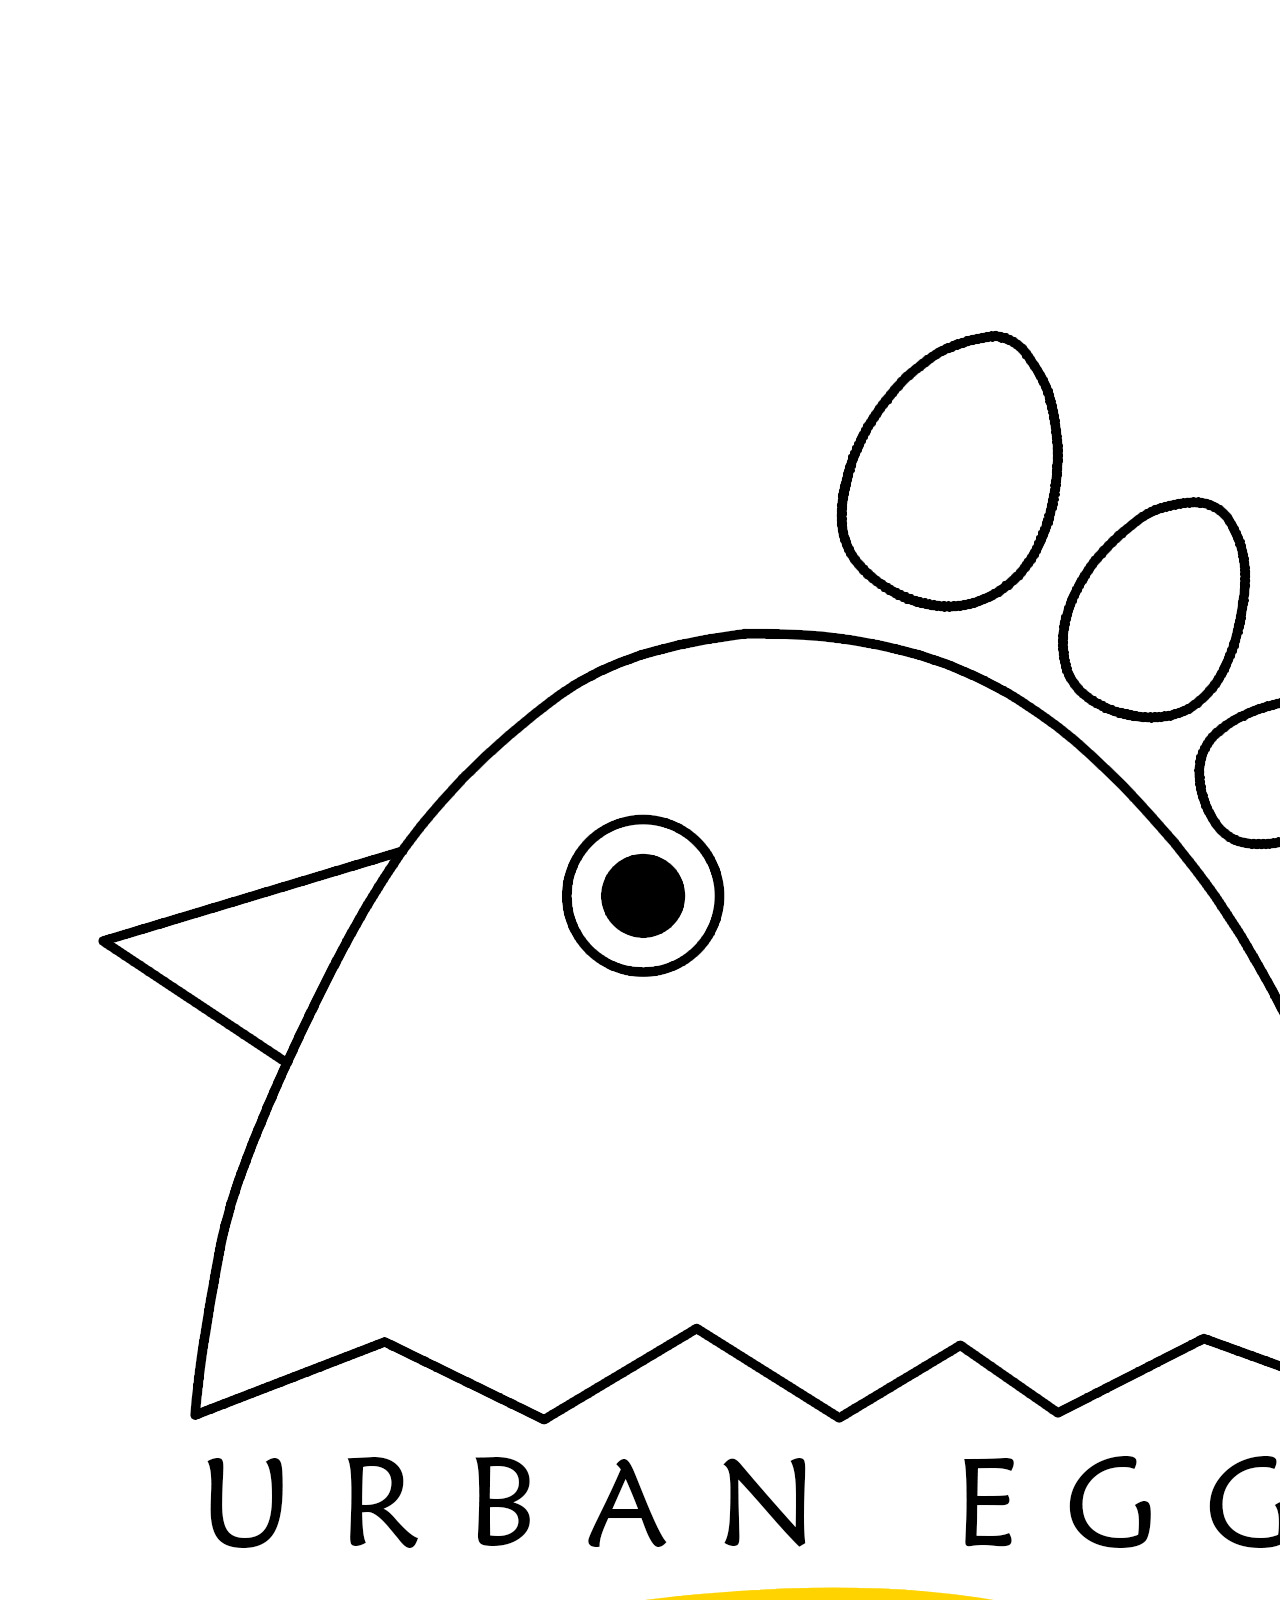
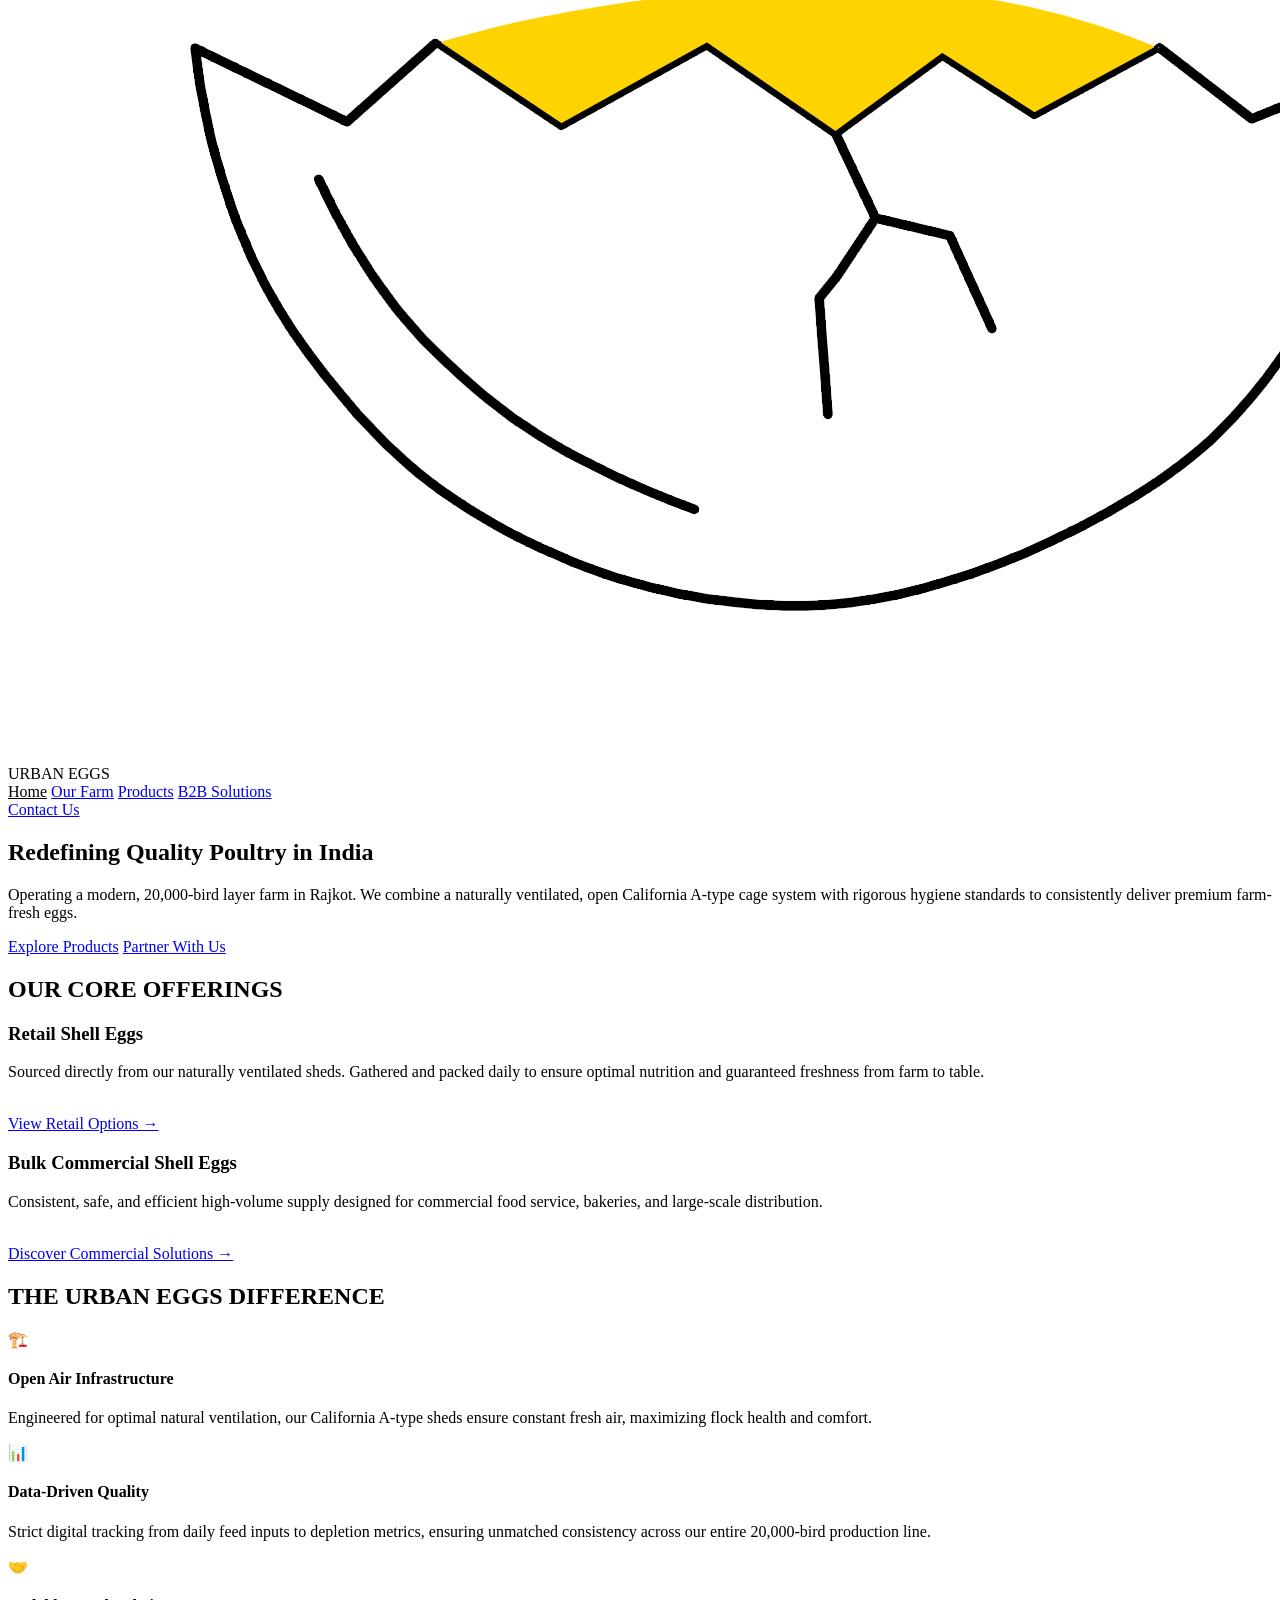
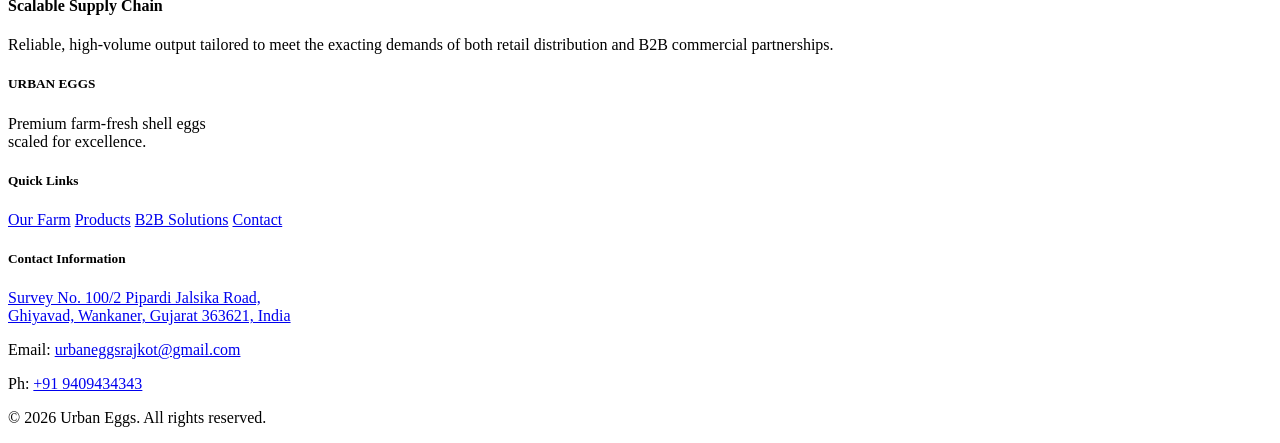
==== commit c459e59e: "Update index.html" ====
--- a/index.html
+++ b/index.html
@@ -5,302 +5,10 @@
     <meta name="viewport" content="width=device-width, initial-scale=1.0">
     <title>Urban Eggs | Premium Layer Poultry Farm</title>
 	<!-- This line adds your logo to the browser tab -->
-    <link rel="icon" type="image/jpeg" href="logo borderless.png">
-    <style>
-        /* Global Styles */
-        :root {
-            --primary-yellow: #FFCC00;
-            --text-dark: #1a1a1a;
-            --text-light: #555555;
-            --bg-gray: #f9f9f9;
-        }
-        body {
-            font-family: 'Optima', 'Segoe UI', Tahoma, Geneva, Verdana, sans-serif;
-            margin: 0;
-            padding: 0;
-            color: var(--text-dark);
-            line-height: 1.6;
-        }
-        a {
-            text-decoration: none;
-            color: inherit;
-        }
+    <link rel="icon" type="image/png" href="logo_borderless.png">
 
-        /* Navigation */
-        header {
-            display: flex;
-            justify-content: space-between;
-            align-items: center;
-            padding: 5px 5vw;
-            background-color: #ffffff;
-            box-shadow: 0 2px 5px rgba(0,0,0,0.05);
-            position: sticky;
-            top: 0;
-            z-index: 100;
-            min-height: 90px;
-        }
-.header-left {
-            display: flex;
-            flex-direction: row; 
-            align-items: center; /* This perfectly centers them vertically */
-            text-align: left;
-            gap: 15px; 
-        }
-        .header-left img {
-            height: 100px; 
-            /* ADD THESE 3 LINES: */
-            margin: 0; 
-            padding: 0;
-            display: block; /* Removes default browser spacing under images */
-        }
-        .header-left .brand-name {
-            font-size: 16px;
-            font-weight: ; /* Added bold back in case you missed it */
-            letter-spacing: 3px;
-            text-transform: uppercase;
-            color: var(--text-dark);
-            /* ADD THESE 3 LINES: */
-            margin: 0; 
-            padding: 0;
-            line-height: 1; /* Strips away invisible text line-height spacing */
-        }
-        .header-center {
-            position: absolute;
-            left: 50%;
-            transform: translateX(-50%);
-        }
-        .nav-links a {
-            margin: 0 15px;
-            font-size: 15px;
-            transition: color 0.3s;
-        }
-        .nav-links a:hover {
-            color: var(--primary-yellow);
-        }
-        .btn-primary {
-            background-color: var(--primary-yellow);
-            border: 2px solid var(--primary-yellow); /* ADDED: Matches the secondary border thickness */
-            padding: 10px 24px;
-            border-radius: 4px;
-            font-weight: bold;
-            font-size: 16px; /* ADDED: Locks the exact text size */
-            color: #000;
-            transition: background 0.3s, border-color 0.3s;
-            display: inline-block; /* ADDED: Forces the link to behave like a block button */
-        }
-        .btn-primary:hover {
-            background-color: #e6b800;
-            border-color: #e6b800; /* ADDED: Keeps the border matching on hover */
-        }
-        .btn-secondary {
-            background-color: transparent;
-            border: 2px solid var(--text-dark);
-            padding: 10px 24px;
-            border-radius: 4px;
-            font-weight: bold;
-            font-size: 16px; /* ADDED: Matches the primary text size */
-            margin-left: 10px;
-            display: inline-block; /* ADDED: Forces the link to behave like a block button */
-            color: var(--text-dark);
-        }
-
-        /* Hero Section */
-        .hero {
-            /* Replace the URL below with your panoramic shed image */
-            background: linear-gradient(rgba(255, 255, 255, 0.8), rgba(255, 255, 255, 0.9)), url('Shed 1.png') center/cover;
-            padding: 120px 5vw;
-            text-align: center;
-            border-bottom: 1px solid #eaeaea;
-        }
-        .hero h1 {
-            font-size: 3.5rem;
-            margin-bottom: 20px;
-            letter-spacing: 2px;
-            text-transform: uppercase;
-        }
-        .hero p {
-            font-size: 1.2rem;
-            color: var(--text-light);
-            max-width: 700px;
-            margin: 0 auto 40px auto;
-        }
-
-        /* Core Products Section */
-        .products {
-            padding: 60px 10vw;
-            background-color: #ffffff;
-            text-align: center;
-        }
-        .products h2 {
-            font-size: 2rem;
-            margin-bottom: 40px;
-            letter-spacing: 1px;
-        }
-        .product-grid {
-            display: flex;
-            justify-content: center;
-            gap: 40px;
-            flex-wrap: wrap;
-        }
-        .product-card {
-            background: var(--bg-gray);
-            border: 1px solid #eaeaea;
-            padding: 40px;
-            border-radius: 8px;
-            width: 350px;
-            text-align: left;
-            
-            /* ADD THESE 3 LINES: */
-            display: flex;
-            flex-direction: column;
-            align-items: flex-start;
-        }
-        .product-card h3 {
-            font-size: 1.5rem;
-            margin-bottom: 10px;
-        }
-        .product-card a {
-            font-weight: bold;
-            border-bottom: 2px solid var(--primary-yellow);
-            padding-bottom: 2px;
-            
-            /* ADD THIS LINE: */
-            margin-top: auto; /* This magically pushes the link to the exact bottom edge */
-        }
-
-        /* The Difference Section */
-        .difference {
-            padding: 20px 5vw;
-            background-color: var(--bg-gray);
-            text-align: center;
-        }
-        .features-grid {
-            display: flex;
-            justify-content: space-around;
-            margin-top: 1px;
-            flex-wrap: wrap;
-            gap: 30px;
-        }
-        .feature {
-            max-width: 300px;
-        }
-        .feature-icon {
-            font-size: 40px;
-            margin-bottom: 20px;
-        }
-        .feature h4 {
-            font-size: 1.2rem;
-            margin-bottom: 10px;
-        }
-        
-        /* Footer */
-		footer {
-            background-color: var(--text-dark);
-            color: #ffffff;
-            padding: 1px 5vw 40px 5vw; /* Reduced top padding to 30px */
-            display: flex;
-            justify-content: space-between;
-            flex-wrap: wrap;
-            gap: 40px;
-        }
-        .footer-col h5 {
-            font-size: 1.2rem;
-            margin-bottom: 1px;
-            color: var(--primary-yellow);
-        }
-        .footer-col p {
-            color: #bbbbbb;
-            font-size: 0.9rem;
-            margin-bottom: 1px;
-        }
-        .footer-col > a {
-            color: #bbbbbb;
-            font-size: 0.9rem;
-            margin-bottom: 1px;
-            display: block;
-        }
-		.footer-col > a {
-            color: #bbbbbb;
-            font-size: 0.9rem;
-            margin-bottom: 1px;
-            display: block;
-            transition: color 0.3s; /* Adds a smooth fade effect */
-        }
-        /* This makes the Quick Links turn yellow on hover */
-        .footer-col > a:hover {
-            color: var(--primary-yellow);
-        }
-        /* This new rule forces links inside paragraphs (like your email/phone) to stay on the same line */
-        .footer-col p a {
-            display: inline;
-            color: #bbbbbb;
-        }
-        .footer-col p a:hover {
-            color: var(--primary-yellow);
-        }
-/* --- MOBILE RESPONSIVENESS --- */
-        @media (max-width: 850px) {
-            /* 1. Stack the Navigation */
-            header {
-                flex-direction: column;
-                padding: 20px 5vw;
-                gap: 15px;
-            }
-            .header-center {
-                position: static;
-                transform: none;
-            }
-            .nav-links {
-                display: flex;
-                flex-wrap: wrap;
-                justify-content: center;
-                gap: 10px;
-            }
-            .nav-links a { margin: 0 8px; }
-
-            /* 2. Shrink Giant Hero Text & Spacing */
-            .hero h1, .farm-hero h1, .page-hero h1, .b2b-hero h1 {
-                font-size: 2.2rem;
-            }
-            .hero, .farm-hero, .page-hero, .b2b-hero, .cta-banner {
-                padding: 50px 5vw;
-            }
-
-            /* 3. Make All Cards Flexible (Products, B2B, Features) */
-            .product-card, .catalog-card, .partner-card, .feature {
-                width: 100%;
-                max-width: 400px; /* Keeps them from getting too wide on tablets */
-                box-sizing: border-box; /* Ensures padding doesn't break the width */
-                margin: 0 auto;
-            }
-
-            /* 4. Stack Side-by-Side Sections (Our Farm Page) */
-            .content-section, .content-section.reverse {
-                flex-direction: column;
-                padding: 50px 5vw;
-                gap: 30px;
-                text-align: center;
-            }
-
-            /* 5. Center and Stack Hero Buttons (Home Page) */
-            .hero .btn-primary, .hero .btn-secondary {
-                display: block;
-                margin: 10px auto;
-                width: 80%;
-                max-width: 250px;
-            }
-            .hero .btn-secondary {
-                margin-left: auto; /* Fixes the left margin from desktop */
-            }
-            
-            /* 6. Footer adjustments */
-            footer {
-                flex-direction: column;
-                text-align: center;
-            }
-        }
-		
-	</style>
+	<link rel="stylesheet" href="style.css">
+	
 </head>
 <body>
 
